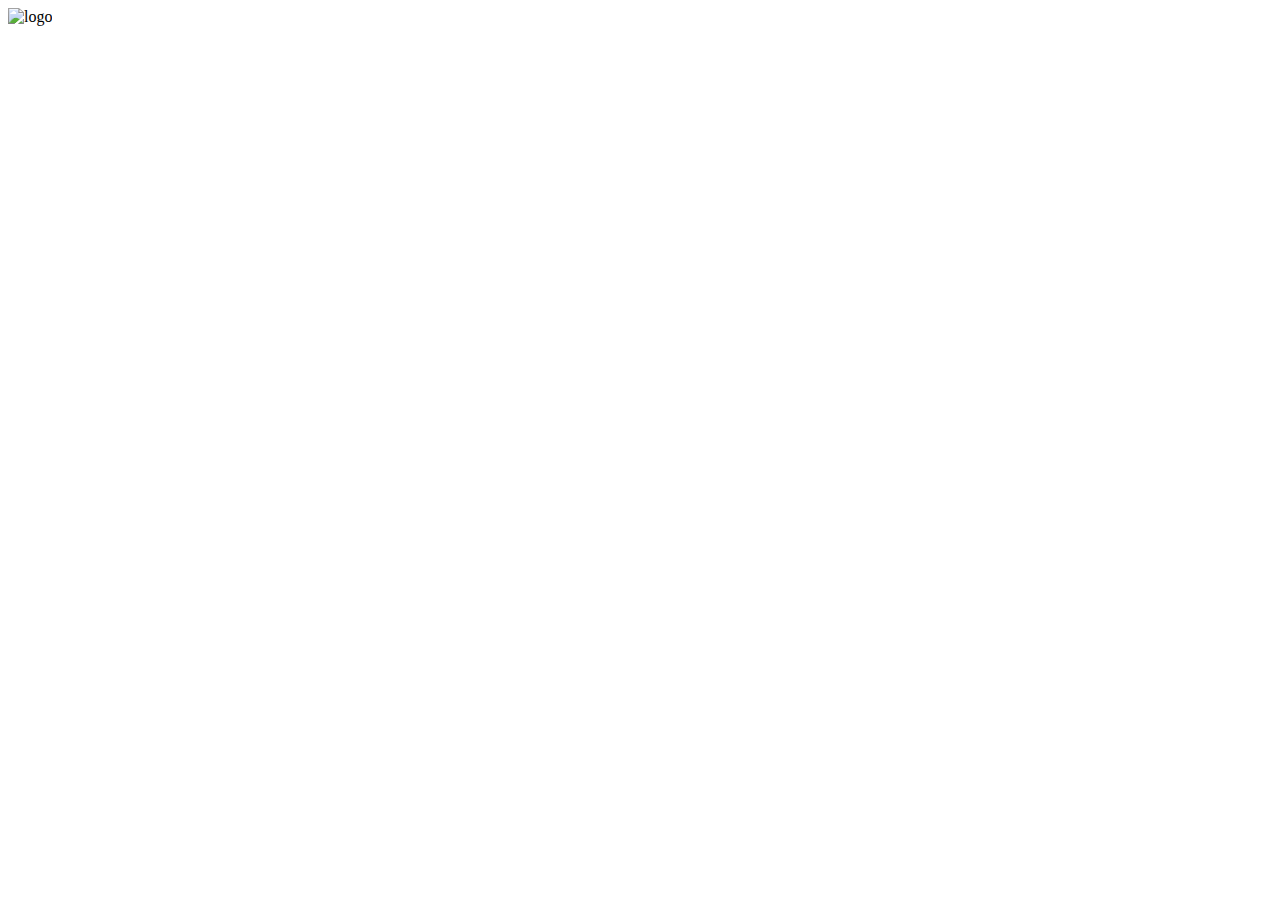
==== index.html @ 19895a96 "Add files via upload" ====
<!DOCTYPE html>
<html lang="en">
<head>
    <meta charset="UTF-8">
    <meta http-equiv="X-UA-Compatible" content="IE=edge">
    <meta name="viewport" content="width=device-width, initial-scale=1.0">
    <title>Document</title>
    <link rel="stylesheet" href="styles.css">
</head>
<body>
    <header>
        <div class="logo">
            <img src="img/Group 1.svg" alt="logo">
        </div>
    </header>
    
</body>
</html>
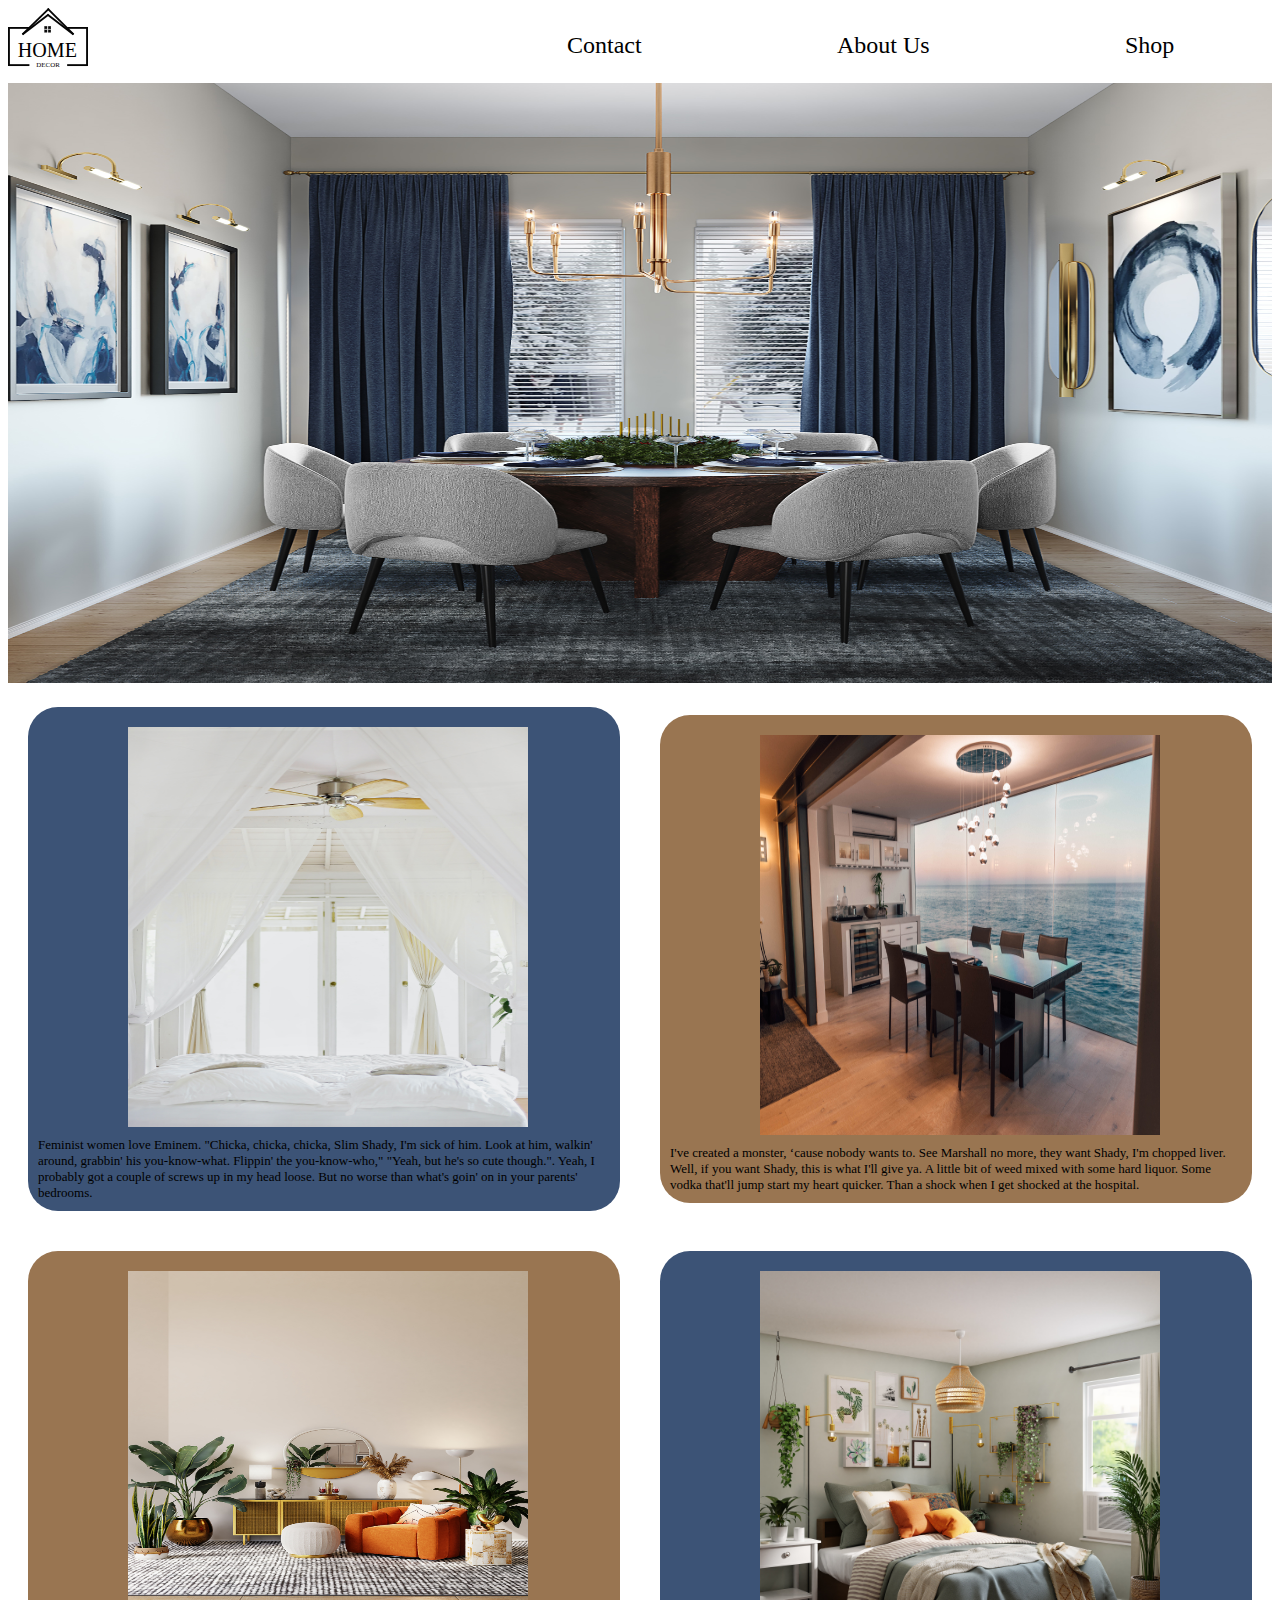
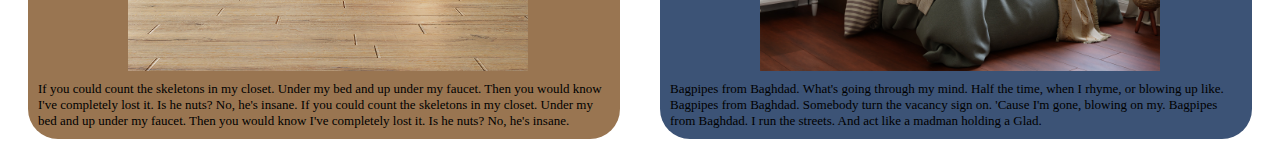
==== commit dc99fb35: "just about coded everything XD" ====
--- a/index.html
+++ b/index.html
@@ -9,10 +9,43 @@
 </head>
 <body>
     <header>
-        <div class="logo">
-            <img src="img/Group 1.svg" alt="logo">
-        </div>
+        <div class="header-wrapper">   
+            <div class="logo">
+                    <img class="logo" src="img/Group 1.svg" alt="logo">
+                </div>
+                <nav>
+                    <ul class="navbar">
+                        <li>Contact</li>
+                        <li>About Us</li>
+                        <li>Shop</li>
+                    </ul>
+                </nav>
+            </div>
     </header>
+
+    <main>
+         <img class="hero" src="img/hero.jpg" alt="">
+
+        
+            <div class="home-decor">
+                <div class="innlegg">
+                    <img class="innlegg-img" src="img/hutomo-abrianto-LT0_qOWaM1k-unsplash.jpg" alt="">
+                    <p>Feminist women love Eminem. "Chicka, chicka, chicka, Slim Shady, I'm sick of him. Look at him, walkin' around, grabbin' his you-know-what. Flippin' the you-know-who," "Yeah, but he's so cute though.". Yeah, I probably got a couple of screws up in my head loose. But no worse than what's goin' on in your parents' bedrooms.</p>
+                </div>
+                <div class="innlegg-2">
+                    <img class="innlegg-img" src="img/roberto-nickson-tleCJiDOri0-unsplash.jpg" alt="">
+                    <p>I've created a monster, ‘cause nobody wants to. See Marshall no more, they want Shady, I'm chopped liver. Well, if you want Shady, this is what I'll give ya. A little bit of weed mixed with some hard liquor. Some vodka that'll jump start my heart quicker. Than a shock when I get shocked at the hospital.</p>
+                </div>
+                <div class="innlegg-2">
+                    <img class="innlegg-img" src="img/spacejoy-IH7wPsjwomc-unsplash.jpg" alt="">
+                    <p>If you could count the skeletons in my closet. Under my bed and up under my faucet. Then you would know I've completely lost it. Is he nuts? No, he's insane. If you could count the skeletons in my closet. Under my bed and up under my faucet. Then you would know I've completely lost it. Is he nuts? No, he's insane.</p>
+                </div>
+                <div class="innlegg">
+                    <img class="innlegg-img" src="img/spacejoy-nEtpvJjnPVo-unsplash.jpg" alt="">
+                    <p>Bagpipes from Baghdad. What's going through my mind. Half the time, when I rhyme, or blowing up like. Bagpipes from Baghdad. Somebody turn the vacancy sign on. 'Cause I'm gone, blowing on my. Bagpipes from Baghdad. I run the streets. And act like a madman holding a Glad.</p>
+                </div>
+            </div>
+    </main>
     
 </body>
 </html>--- a/styles.css
+++ b/styles.css
@@ -0,0 +1,62 @@
+
+.header-wrapper {
+    display: grid;
+    grid-template-columns: 1fr 2fr;
+}
+
+
+.logo {
+    width: 80px;
+    height: auto;
+}
+
+.navbar {
+    display: flex;
+    justify-content: space-around;
+    align-items: center;
+    font-size: x-large;
+}
+
+li {
+    list-style: none;
+}
+
+.hero {
+    width: 100%;
+    height: 600px;
+}
+
+.home-decor {
+    display: grid;
+    grid-template-columns: 1fr 1fr;
+    align-items: center;
+}
+
+.innlegg {
+    display: grid;
+    justify-content: center;
+    margin: 20px;
+    background-color: #3C5376;
+    border-radius: 30px;
+}
+
+.innlegg-2 {
+    display: grid;
+    justify-content: center;
+    margin: 20px;
+    background-color: #997551;
+    border-radius: 30px;
+}
+
+.innlegg-img {
+    margin-left: 100px;
+    margin-top: 20px;
+    height: 400px;
+    width: 400px;
+}
+
+p {
+    margin: 10px;
+    text-align: left;
+    font-size: small;
+}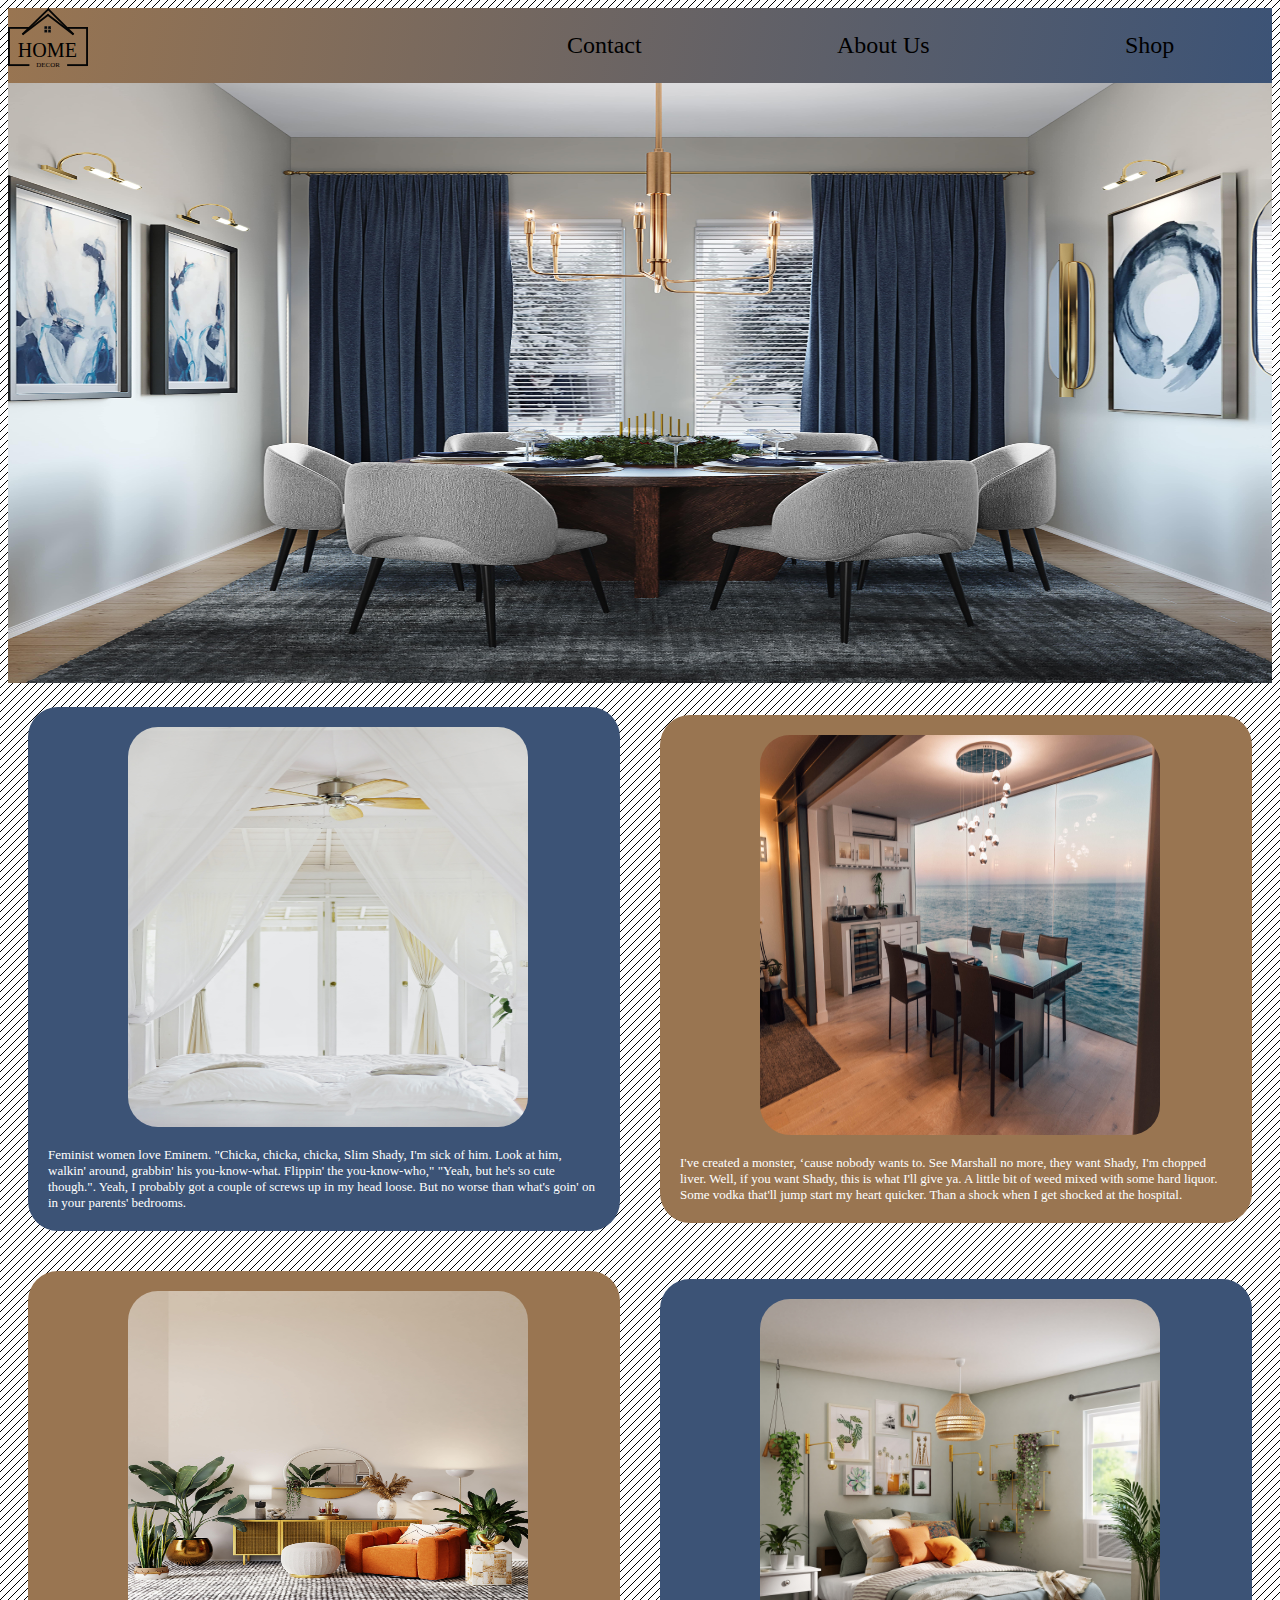
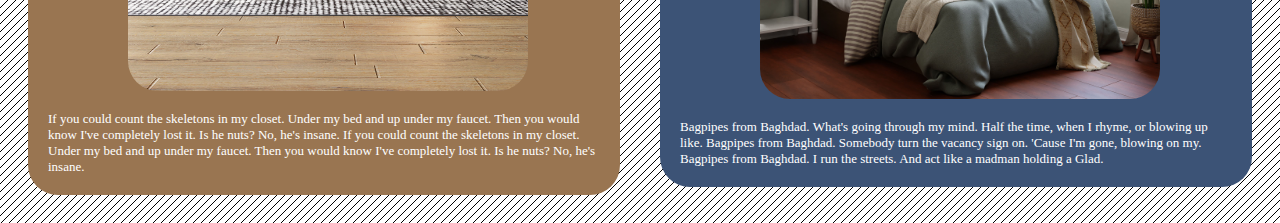
==== commit db17daa0: "komprimerte bildene" ====
--- a/index.html
+++ b/index.html
@@ -24,24 +24,24 @@
     </header>
 
     <main>
-         <img class="hero" src="img/hero.jpg" alt="">
+         <img class="hero" src="img/hero-min.jpg" alt="">
 
         
             <div class="home-decor">
                 <div class="innlegg">
-                    <img class="innlegg-img" src="img/hutomo-abrianto-LT0_qOWaM1k-unsplash.jpg" alt="">
+                    <img class="innlegg-img" src="img/hutomo-abrianto-LT0_qOWaM1k-unsplash-min.jpg" alt="">
                     <p>Feminist women love Eminem. "Chicka, chicka, chicka, Slim Shady, I'm sick of him. Look at him, walkin' around, grabbin' his you-know-what. Flippin' the you-know-who," "Yeah, but he's so cute though.". Yeah, I probably got a couple of screws up in my head loose. But no worse than what's goin' on in your parents' bedrooms.</p>
                 </div>
                 <div class="innlegg-2">
-                    <img class="innlegg-img" src="img/roberto-nickson-tleCJiDOri0-unsplash.jpg" alt="">
+                    <img class="innlegg-img" src="img/roberto-nickson-tleCJiDOri0-unsplash-min.jpg" alt="">
                     <p>I've created a monster, ‘cause nobody wants to. See Marshall no more, they want Shady, I'm chopped liver. Well, if you want Shady, this is what I'll give ya. A little bit of weed mixed with some hard liquor. Some vodka that'll jump start my heart quicker. Than a shock when I get shocked at the hospital.</p>
                 </div>
                 <div class="innlegg-2">
-                    <img class="innlegg-img" src="img/spacejoy-IH7wPsjwomc-unsplash.jpg" alt="">
+                    <img class="innlegg-img" src="img/spacejoy-IH7wPsjwomc-unsplash-min.jpg" alt="">
                     <p>If you could count the skeletons in my closet. Under my bed and up under my faucet. Then you would know I've completely lost it. Is he nuts? No, he's insane. If you could count the skeletons in my closet. Under my bed and up under my faucet. Then you would know I've completely lost it. Is he nuts? No, he's insane.</p>
                 </div>
                 <div class="innlegg">
-                    <img class="innlegg-img" src="img/spacejoy-nEtpvJjnPVo-unsplash.jpg" alt="">
+                    <img class="innlegg-img" src="img/spacejoy-nEtpvJjnPVo-unsplash-min.jpg" alt="">
                     <p>Bagpipes from Baghdad. What's going through my mind. Half the time, when I rhyme, or blowing up like. Bagpipes from Baghdad. Somebody turn the vacancy sign on. 'Cause I'm gone, blowing on my. Bagpipes from Baghdad. I run the streets. And act like a madman holding a Glad.</p>
                 </div>
             </div>
--- a/styles.css
+++ b/styles.css
@@ -1,7 +1,12 @@
+
+body {
+    background-image: url(img/3.svg);
+}
 
 .header-wrapper {
     display: grid;
     grid-template-columns: 1fr 2fr;
+    background: linear-gradient(100deg, #997551, #3C5376);
 }
 
 
@@ -53,10 +58,12 @@
     margin-top: 20px;
     height: 400px;
     width: 400px;
+    border-radius: 30px;
 }
 
 p {
-    margin: 10px;
+    margin: 20px;
     text-align: left;
+    color: white;
     font-size: small;
 }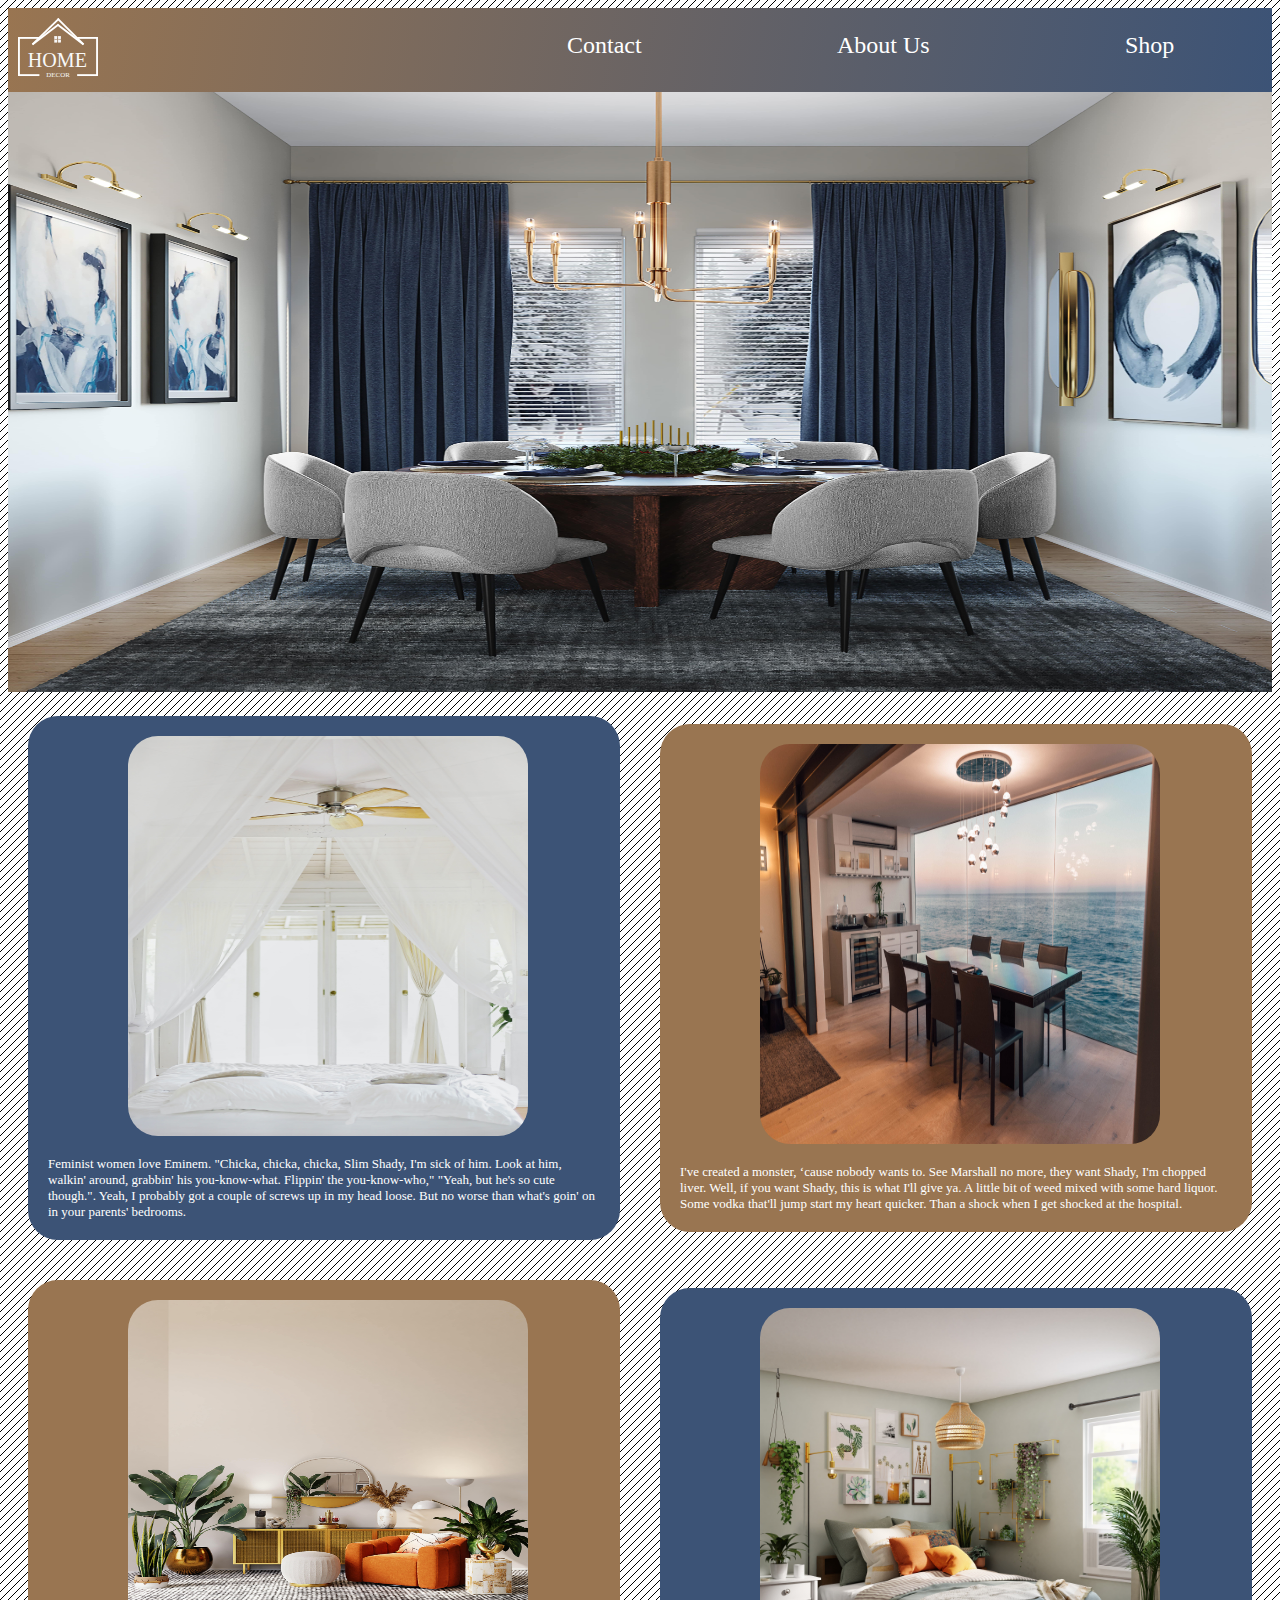
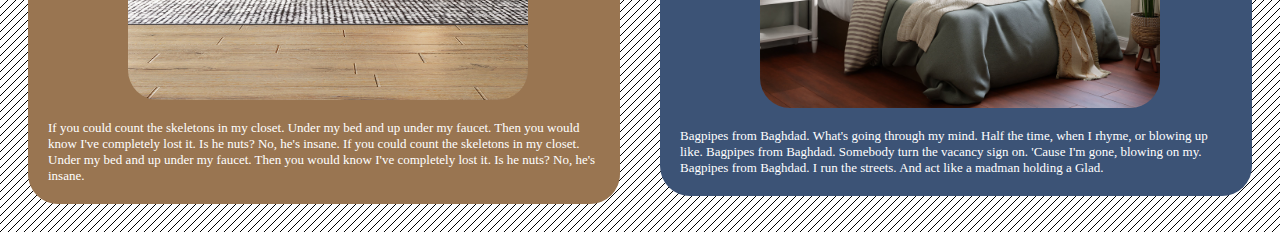
==== commit 12edce9d: "starting products site" ====
--- a/index.html
+++ b/index.html
@@ -17,7 +17,7 @@
                     <ul class="navbar">
                         <li>Contact</li>
                         <li>About Us</li>
-                        <li>Shop</li>
+                        <a href="products.html"><li>Shop</li></a>
                     </ul>
                 </nav>
             </div>
--- a/styles.css
+++ b/styles.css
@@ -11,6 +11,7 @@
 
 
 .logo {
+    margin: 5px;
     width: 80px;
     height: auto;
 }
@@ -22,8 +23,13 @@
     font-size: x-large;
 }
 
+a {
+    text-decoration: none;
+}
+
 li {
     list-style: none;
+    color: white;
 }
 
 .hero {
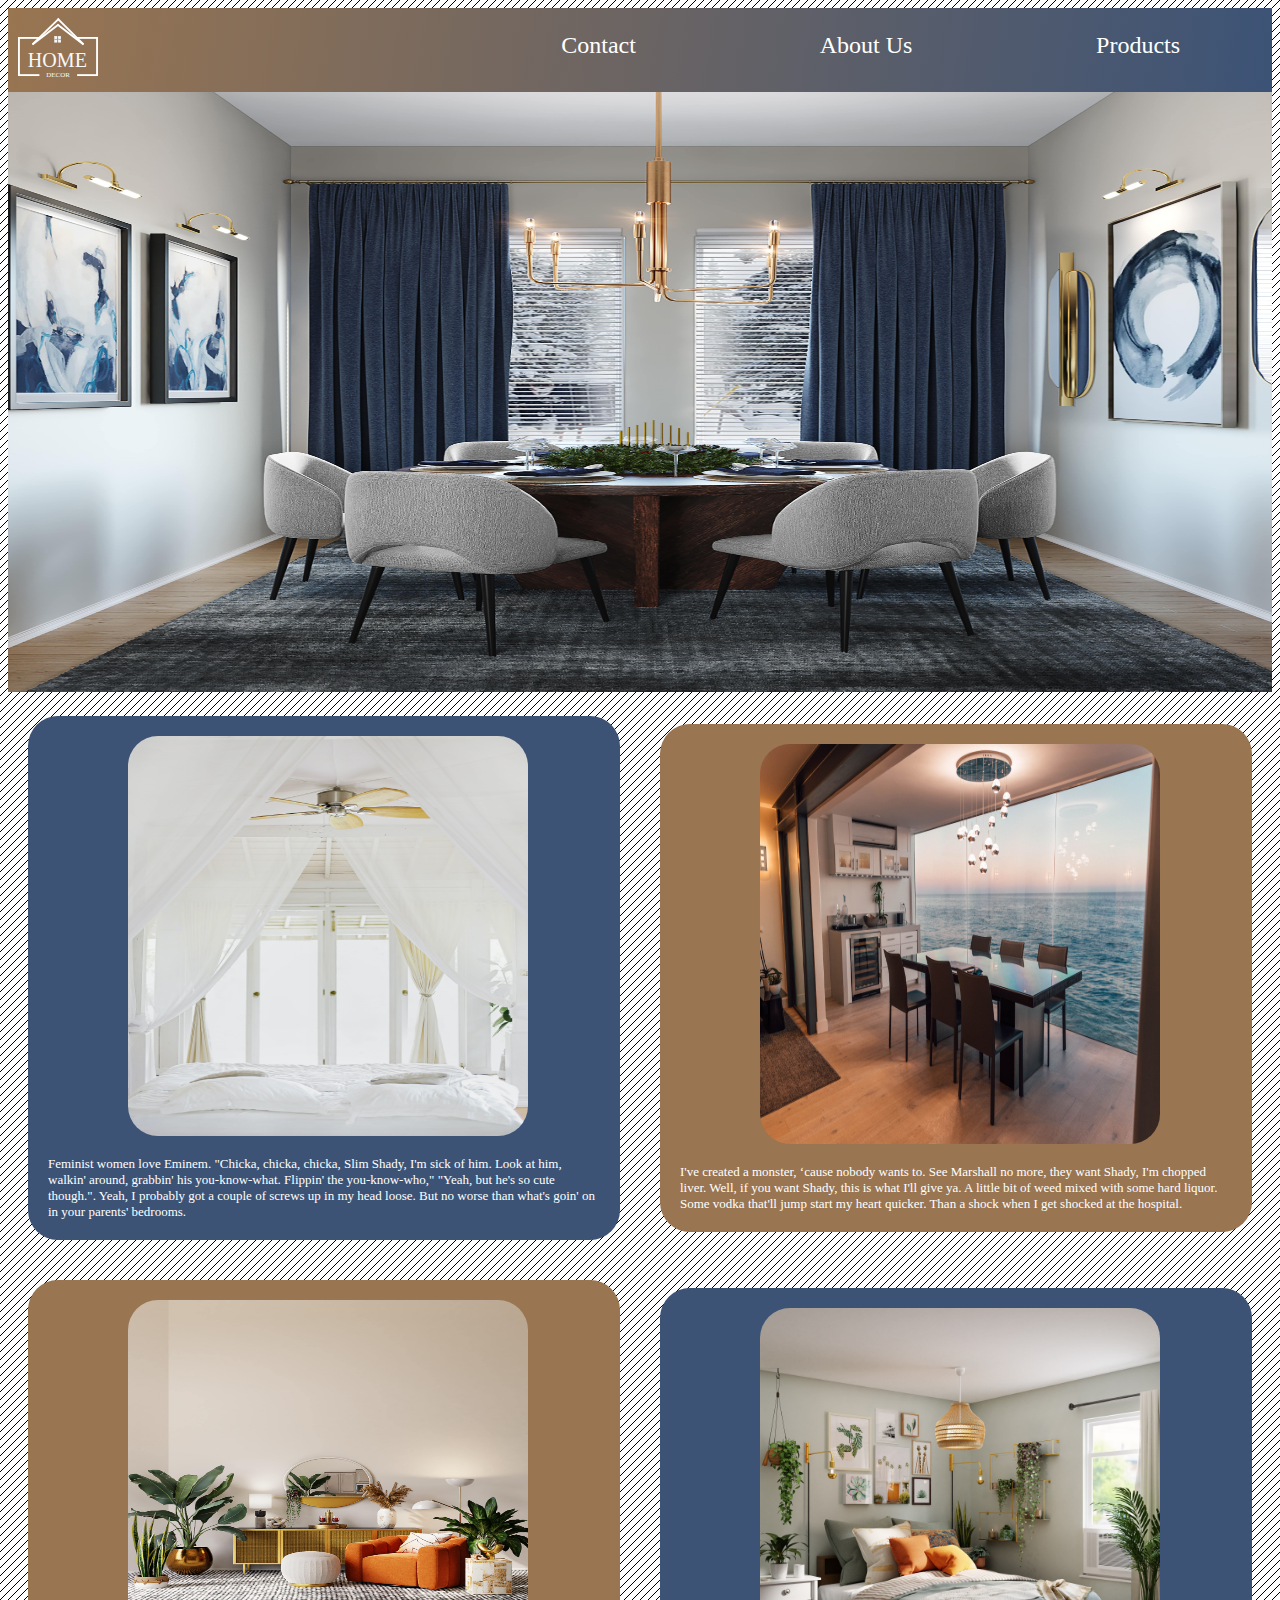
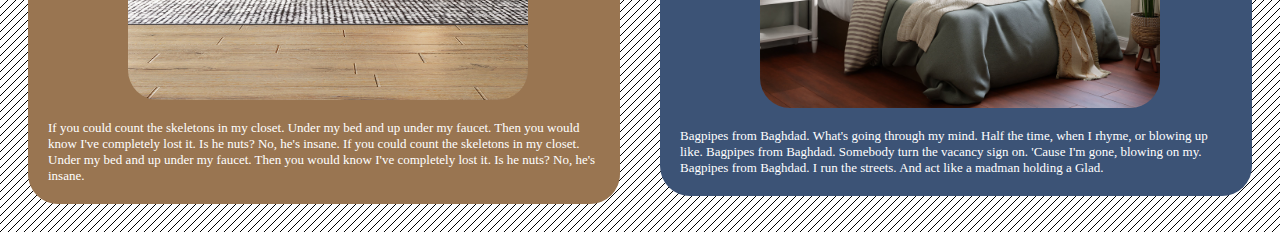
==== commit 3f3c0830: "making ikon" ====
--- a/index.html
+++ b/index.html
@@ -17,7 +17,7 @@
                     <ul class="navbar">
                         <li>Contact</li>
                         <li>About Us</li>
-                        <a href="products.html"><li>Shop</li></a>
+                        <a href="products.html"><li>Products</li></a>
                     </ul>
                 </nav>
             </div>
